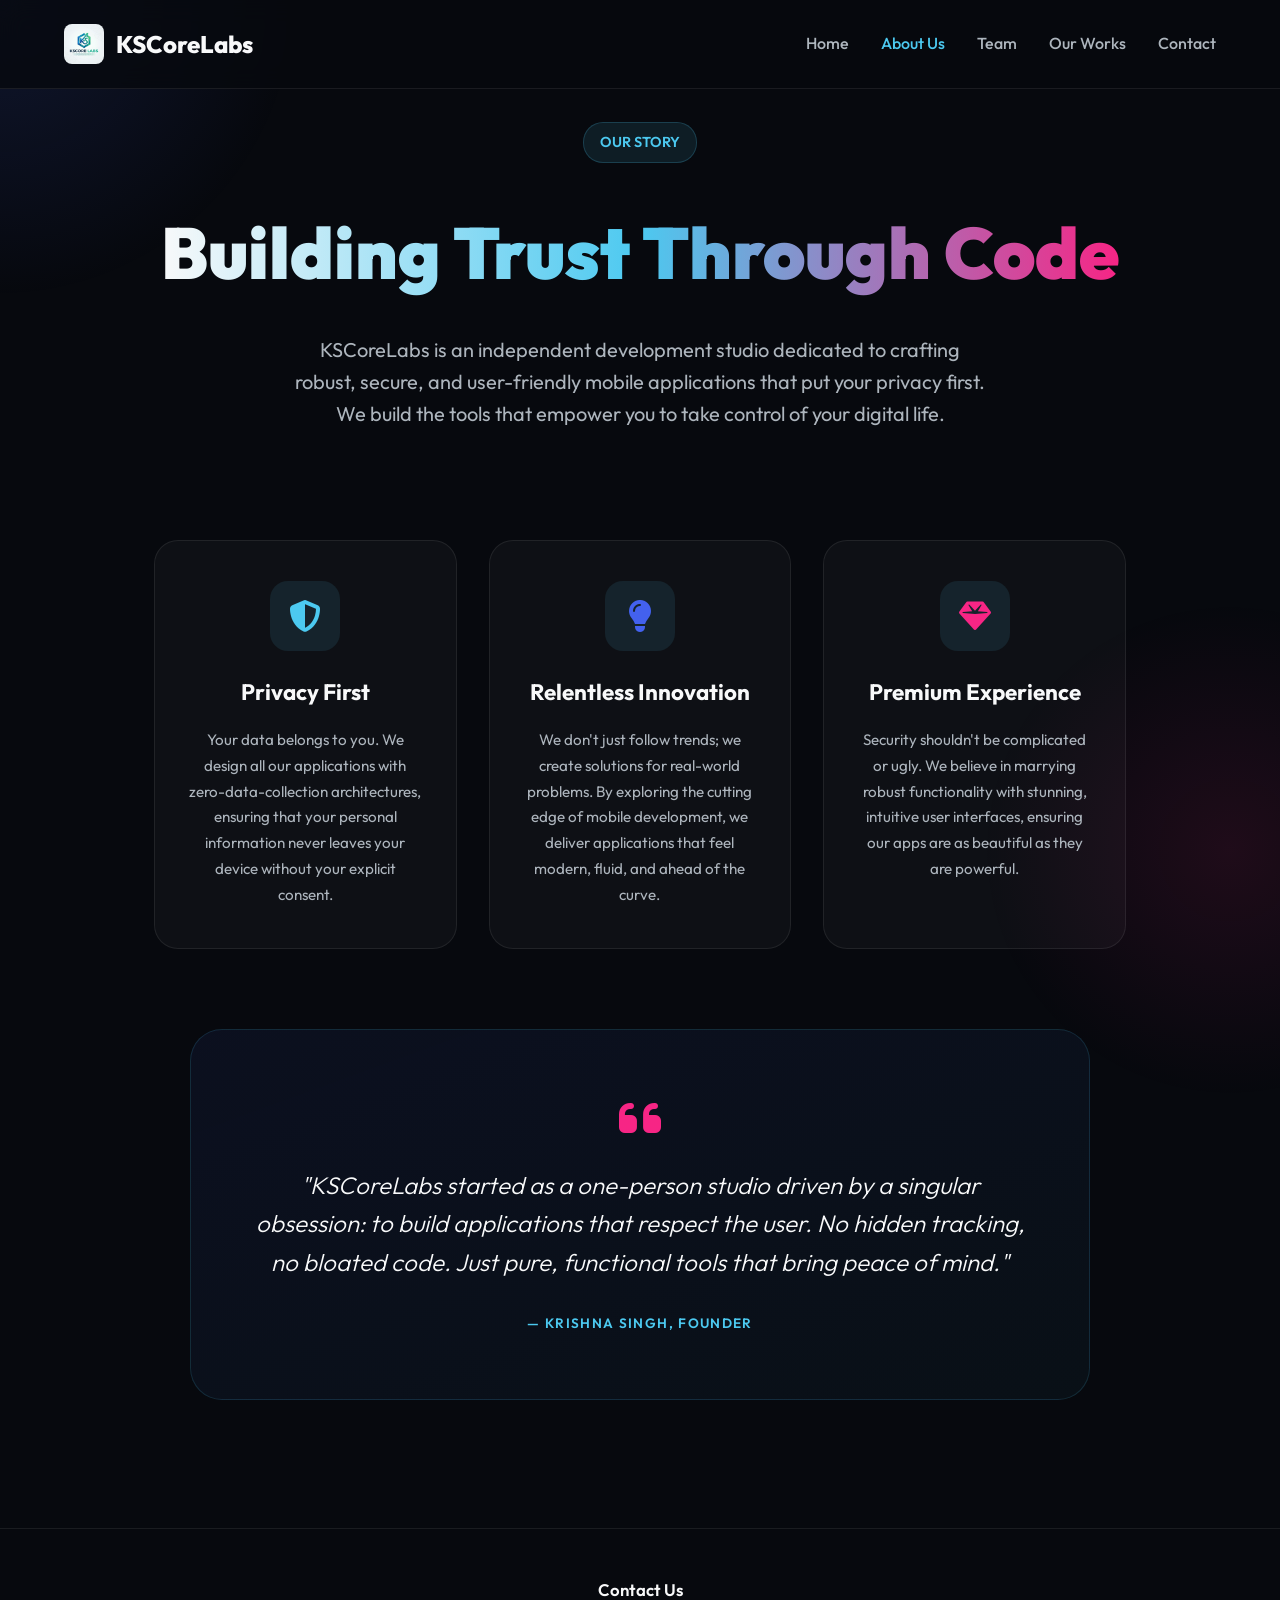
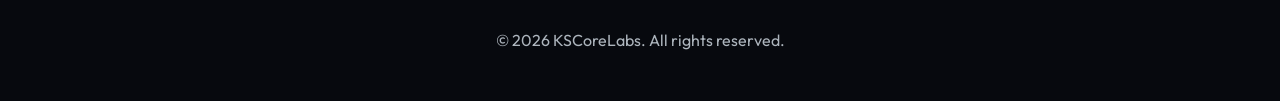
==== about.html @ dbb2abb7 "bug fix" ====
<!DOCTYPE html>
<html lang="en">
<head>
    <meta charset="UTF-8">
    <meta name="viewport" content="width=device-width, initial-scale=1.0">
    <title>About Us - KSCoreLabs</title>
    
    <link rel="preconnect" href="https://fonts.googleapis.com">
    <link rel="preconnect" href="https://fonts.gstatic.com" crossorigin>
    <link href="https://fonts.googleapis.com/css2?family=Inter:wght@300;400;500;600&family=Outfit:wght@400;600;800;900&display=swap" rel="stylesheet">
    
    <link rel="stylesheet" href="https://cdnjs.cloudflare.com/ajax/libs/font-awesome/6.5.2/css/all.min.css">
    <link rel="stylesheet" href="style.css">
    
    <style>
        .about-hero {
            min-height: 60vh;
            display: flex;
            flex-direction: column;
            justify-content: center;
            align-items: center;
            text-align: center;
            padding: 120px 5% 60px;
            position: relative;
        }

        .about-title {
            font-size: clamp(2.5rem, 6vw, 4.5rem);
            font-weight: 900;
            background: linear-gradient(90deg, var(--text-main) 0%, var(--primary) 50%, var(--accent) 100%);
            -webkit-background-clip: text;
            -webkit-text-fill-color: transparent;
            background-clip: text;
            margin-bottom: 1.5rem;
            animation: fadeUp 0.8s ease;
        }

        .about-subtitle {
            font-size: 1.25rem;
            color: var(--text-muted);
            max-width: 700px;
            margin-bottom: 3rem;
            animation: fadeUp 0.8s 0.2s ease both;
        }

        .core-values {
            display: grid;
            grid-template-columns: repeat(auto-fit, minmax(280px, 1fr));
            gap: 2rem;
            max-width: 1100px;
            margin: 0 auto 5rem;
            padding: 0 5%;
        }

        .value-card {
            background: var(--bg-card);
            border: 1px solid var(--border);
            border-radius: 24px;
            padding: 2.5rem 2rem;
            text-align: center;
            transition: all 0.4s ease;
            position: relative;
            overflow: hidden;
            animation: fadeUp 0.8s 0.4s ease both;
        }

        .value-card::before {
            content: '';
            position: absolute;
            top: 0;
            left: 0;
            width: 100%;
            height: 4px;
            background: linear-gradient(90deg, var(--primary), var(--secondary));
            opacity: 0;
            transition: opacity 0.3s;
        }

        .value-card:hover {
            transform: translateY(-10px);
            box-shadow: 0 20px 40px rgba(0,0,0,0.4);
            border-color: rgba(76, 201, 240, 0.3);
        }

        .value-card:hover::before {
            opacity: 1;
        }

        .value-icon {
            width: 70px;
            height: 70px;
            margin: 0 auto 1.5rem;
            display: flex;
            align-items: center;
            justify-content: center;
            font-size: 2rem;
            background: rgba(76, 201, 240, 0.1);
            color: var(--primary);
            border-radius: 18px;
            transition: all 0.3s;
        }

        .value-card:hover .value-icon {
            background: var(--primary);
            color: #fff;
            transform: scale(1.1) rotate(5deg);
        }

        .value-title {
            font-size: 1.4rem;
            margin-bottom: 1rem;
            color: var(--text-main);
        }

        .value-desc {
            color: var(--text-muted);
            font-size: 0.95rem;
            line-height: 1.7;
        }

        .mission-section {
            max-width: 900px;
            margin: 0 auto 8rem;
            padding: 4rem;
            background: linear-gradient(160deg, rgba(67, 97, 238, 0.08) 0%, rgba(76, 201, 240, 0.04) 100%);
            border: 1px solid rgba(76, 201, 240, 0.15);
            border-radius: 32px;
            text-align: center;
            animation: fadeUp 0.8s 0.6s ease both;
        }

        .mission-icon {
            font-size: 3rem;
            color: var(--accent);
            margin-bottom: 1.5rem;
        }

        .mission-text {
            font-size: 1.5rem;
            line-height: 1.6;
            color: var(--text-main);
            font-weight: 300;
            font-style: italic;
        }

        @keyframes fadeUp {
            from { opacity: 0; transform: translateY(30px); }
            to { opacity: 1; transform: translateY(0); }
        }

        @media (max-width: 768px) {
            .mission-section {
                padding: 2.5rem 1.5rem;
                margin: 0 5% 5rem;
            }
            .mission-text {
                font-size: 1.2rem;
            }
        }
    </style>
</head>
<body>

    <div class="bg-glow"></div>
    <div class="bg-glow-2"></div>

    <nav>
        <a href="index.html" class="logo">
            <img src="Images/IMG_20260423_155552.webp" alt="KSCoreLabs Logo">
            KSCoreLabs
        </a>
        <div class="mobile-menu-btn" id="menu-btn">
            <i class="fa-solid fa-bars"></i>
        </div>
        <ul class="nav-links" id="nav-links">
            <li><a href="index.html">Home</a></li>
            <li><a href="about.html" style="color: var(--primary);">About Us</a></li>
            <li><a href="index.html#team">Team</a></li>
            <li><a href="index.html#works">Our Works</a></li>
            <li><a href="contact.html">Contact</a></li>
        </ul>
    </nav>

    <header class="about-hero">
        <div class="hero-badge">OUR STORY</div>
        <h1 class="about-title">Building Trust Through Code</h1>
        <p class="about-subtitle">KSCoreLabs is an independent development studio dedicated to crafting robust, secure, and user-friendly mobile applications that put your privacy first. We build the tools that empower you to take control of your digital life.</p>
    </header>

    <div class="core-values">
        <div class="value-card">
            <div class="value-icon"><i class="fa-solid fa-shield-halved"></i></div>
            <h3 class="value-title">Privacy First</h3>
            <p class="value-desc">Your data belongs to you. We design all our applications with zero-data-collection architectures, ensuring that your personal information never leaves your device without your explicit consent.</p>
        </div>
        
        <div class="value-card">
            <div class="value-icon" style="color: var(--secondary);"><i class="fa-solid fa-lightbulb"></i></div>
            <h3 class="value-title">Relentless Innovation</h3>
            <p class="value-desc">We don't just follow trends; we create solutions for real-world problems. By exploring the cutting edge of mobile development, we deliver applications that feel modern, fluid, and ahead of the curve.</p>
        </div>

        <div class="value-card">
            <div class="value-icon" style="color: var(--accent);"><i class="fa-solid fa-gem"></i></div>
            <h3 class="value-title">Premium Experience</h3>
            <p class="value-desc">Security shouldn't be complicated or ugly. We believe in marrying robust functionality with stunning, intuitive user interfaces, ensuring our apps are as beautiful as they are powerful.</p>
        </div>
    </div>

    <section class="mission-section">
        <i class="fa-solid fa-quote-left mission-icon"></i>
        <p class="mission-text">"KSCoreLabs started as a one-person studio driven by a singular obsession: to build applications that respect the user. No hidden tracking, no bloated code. Just pure, functional tools that bring peace of mind."</p>
        <div style="margin-top: 2rem; color: var(--primary); font-weight: 600; letter-spacing: 0.1em; text-transform: uppercase; font-size: 0.85rem;">— Krishna Singh, Founder</div>
    </section>

    <footer style="text-align: center; padding: 3rem 0; border-top: 1px solid var(--border); margin-top: 5rem; display: flex; flex-direction: column; align-items: center; gap: 1.5rem;">
        <div style="display: flex; gap: 2rem; justify-content: center;">
            <a href="contact.html" style="color: var(--text-main); text-decoration: none; font-weight: 600; font-size: 1.05rem; transition: color 0.3s;" onmouseover="this.style.color='var(--primary)'" onmouseout="this.style.color='var(--text-main)'">Contact Us</a>
        </div>
        <p style="color: var(--text-muted);">&copy; 2026 KSCoreLabs. All rights reserved.</p>
    </footer>

    <script src="script.js"></script>
</body>
</html>
---- style.css ----
:root {
    --bg-dark: #07090e;
    --bg-card: rgba(255, 255, 255, 0.03);
    --primary: #4cc9f0;
    --secondary: #4361ee;
    --accent: #f72585;
    --text-main: #f8f9fa;
    --text-muted: #adb5bd;
    --border: rgba(255, 255, 255, 0.08);
}

* {
    margin: 0;
    padding: 0;
    box-sizing: border-box;
    font-family: 'Outfit', 'Inter', sans-serif;
    scroll-behavior: smooth;
}

body {
    background-color: var(--bg-dark);
    color: var(--text-main);
    line-height: 1.6;
    overflow-x: hidden;
    position: relative;
}

/* Background Blur Effects */
.bg-glow {
    position: fixed;
    width: 600px;
    height: 600px;
    background: radial-gradient(circle, rgba(67, 97, 238, 0.15) 0%, rgba(0, 0, 0, 0) 70%);
    top: -300px;
    left: -300px;
    border-radius: 50%;
    z-index: -1;
    pointer-events: none;
}

.bg-glow-2 {
    position: fixed;
    width: 500px;
    height: 500px;
    background: radial-gradient(circle, rgba(247, 37, 133, 0.1) 0%, rgba(0, 0, 0, 0) 70%);
    bottom: -200px;
    right: -200px;
    border-radius: 50%;
    z-index: -1;
    pointer-events: none;
}

/* Navigation */
nav {
    position: fixed;
    top: 0;
    width: 100%;
    padding: 1.5rem 5%;
    display: flex;
    justify-content: space-between;
    align-items: center;
    background: rgba(7, 9, 14, 0.8);
    backdrop-filter: blur(12px);
    border-bottom: 1px solid var(--border);
    z-index: 1000;
}

.logo {
    display: flex;
    align-items: center;
    gap: 12px;
    font-size: 1.5rem;
    font-weight: 800;
    color: var(--text-main);
    text-decoration: none;
}

.logo img {
    height: 40px;
    border-radius: 8px;
}

.nav-links {
    display: flex;
    gap: 2rem;
    list-style: none;
}

.nav-links a {
    color: var(--text-muted);
    text-decoration: none;
    font-weight: 500;
    transition: color 0.3s;
}

.nav-links a:hover {
    color: var(--primary);
}

.mobile-menu-btn {
    display: none;
    font-size: 1.5rem;
    color: var(--text-main);
    cursor: pointer;
}

/* ============================================================
   SOCIAL DROPDOWN — Glassmorphism Premium Design
   ============================================================ */

.nav-social-dropdown {
    position: relative;
    list-style: none;
}

/* Trigger button */
.nav-social-btn {
    display: inline-flex;
    align-items: center;
    gap: 7px;
    background: linear-gradient(135deg, rgba(76,201,240,0.12), rgba(67,97,238,0.12));
    border: 1px solid rgba(76,201,240,0.3);
    border-radius: 30px;
    padding: 7px 16px;
    color: var(--primary);
    font-family: 'Outfit', sans-serif;
    font-size: 0.9rem;
    font-weight: 600;
    cursor: pointer;
    transition: all 0.3s ease;
    white-space: nowrap;
}

.nav-social-btn:hover {
    background: linear-gradient(135deg, rgba(76,201,240,0.2), rgba(67,97,238,0.2));
    border-color: var(--primary);
    box-shadow: 0 0 18px rgba(76,201,240,0.25);
    transform: translateY(-1px);
}

.nav-chevron {
    font-size: 0.7rem;
    transition: transform 0.35s cubic-bezier(0.34, 1.56, 0.64, 1);
}

.nav-chevron.open {
    transform: rotate(180deg);
}

/* Dropdown panel */
.social-dropdown-menu {
    position: absolute;
    top: calc(100% + 14px);
    right: 0;
    width: 290px;
    background: rgba(10, 12, 20, 0.92);
    backdrop-filter: blur(24px);
    -webkit-backdrop-filter: blur(24px);
    border: 1px solid rgba(76,201,240,0.18);
    border-radius: 20px;
    padding: 0.6rem;
    box-shadow:
        0 20px 60px rgba(0,0,0,0.6),
        0 0 0 1px rgba(255,255,255,0.04),
        inset 0 1px 0 rgba(255,255,255,0.06);
    z-index: 9999;

    /* Hidden state */
    opacity: 0;
    visibility: hidden;
    transform: translateY(-10px) scale(0.97);
    transform-origin: top right;
    transition:
        opacity 0.28s ease,
        visibility 0.28s ease,
        transform 0.28s cubic-bezier(0.34, 1.56, 0.64, 1);
    pointer-events: none;
}

.social-dropdown-menu.open {
    opacity: 1;
    visibility: visible;
    transform: translateY(0) scale(1);
    pointer-events: all;
}

/* Section header */
.sdm-header {
    font-size: 0.65rem;
    font-weight: 700;
    letter-spacing: 0.14em;
    text-transform: uppercase;
    color: var(--text-muted);
    padding: 6px 12px 10px;
    border-bottom: 1px solid rgba(255,255,255,0.06);
    margin-bottom: 4px;
}

/* Individual item */
.sdm-item {
    display: flex;
    align-items: center;
    gap: 12px;
    padding: 10px 12px;
    border-radius: 12px;
    text-decoration: none;
    color: var(--text-main);
    transition: background 0.22s ease, transform 0.22s ease, box-shadow 0.22s ease;
    position: relative;
    overflow: hidden;
}

.sdm-item::before {
    content: '';
    position: absolute;
    inset: 0;
    border-radius: 12px;
    opacity: 0;
    transition: opacity 0.22s ease;
}

.sdm-item:hover {
    transform: translateX(4px);
}

/* Icon bubble */
.sdm-icon {
    width: 38px;
    height: 38px;
    border-radius: 10px;
    display: flex;
    align-items: center;
    justify-content: center;
    font-size: 1rem;
    flex-shrink: 0;
    transition: transform 0.3s cubic-bezier(0.34, 1.56, 0.64, 1);
}

.sdm-item:hover .sdm-icon {
    transform: scale(1.15) rotate(-6deg);
}

/* Text block */
.sdm-info {
    display: flex;
    flex-direction: column;
    gap: 2px;
    flex: 1;
    min-width: 0;
}

.sdm-label {
    font-size: 0.88rem;
    font-weight: 600;
    line-height: 1;
}

.sdm-sub {
    font-size: 0.72rem;
    color: var(--text-muted);
    white-space: nowrap;
    overflow: hidden;
    text-overflow: ellipsis;
}

/* External arrow */
.sdm-ext {
    font-size: 0.65rem;
    color: var(--text-muted);
    opacity: 0;
    transition: opacity 0.2s, transform 0.2s;
    flex-shrink: 0;
}

.sdm-item:hover .sdm-ext {
    opacity: 1;
    transform: translate(2px, -2px);
}

/* --- Per-platform colours --- */

/* Website */
.sdm-website .sdm-icon {
    background: rgba(76,201,240,0.12);
    color: var(--primary);
    border: 1px solid rgba(76,201,240,0.25);
}
.sdm-website:hover {
    background: rgba(76,201,240,0.08);
    box-shadow: inset 0 0 0 1px rgba(76,201,240,0.2);
}

/* Instagram */
.sdm-insta .sdm-icon {
    background: rgba(228,64,95,0.12);
    color: #e4405f;
    border: 1px solid rgba(228,64,95,0.25);
}
.sdm-insta:hover {
    background: rgba(228,64,95,0.08);
    box-shadow: inset 0 0 0 1px rgba(228,64,95,0.2);
}

/* Facebook */
.sdm-facebook .sdm-icon {
    background: rgba(24,119,242,0.12);
    color: #1877f2;
    border: 1px solid rgba(24,119,242,0.25);
}
.sdm-facebook:hover {
    background: rgba(24,119,242,0.08);
    box-shadow: inset 0 0 0 1px rgba(24,119,242,0.2);
}

/* Twitter / X */
.sdm-twitter .sdm-icon {
    background: rgba(255,255,255,0.07);
    color: #fff;
    border: 1px solid rgba(255,255,255,0.12);
}
.sdm-twitter:hover {
    background: rgba(255,255,255,0.05);
    box-shadow: inset 0 0 0 1px rgba(255,255,255,0.15);
}

/* GitHub */
.sdm-github .sdm-icon {
    background: rgba(255,255,255,0.07);
    color: #c9d1d9;
    border: 1px solid rgba(255,255,255,0.12);
}
.sdm-github:hover {
    background: rgba(255,255,255,0.05);
    box-shadow: inset 0 0 0 1px rgba(255,255,255,0.15);
}

/* ── Mobile: dropdown stacks inside the slide-down menu ── */
@media (max-width: 768px) {
    .nav-social-dropdown {
        width: 100%;
        display: flex;
        flex-direction: column;
        align-items: center;
    }

    .nav-social-btn {
        width: auto;
        justify-content: center;
        padding: 10px 24px;
        font-size: 1rem;
    }

    .social-dropdown-menu {
        position: static;
        transform: none !important;
        width: 100%;
        max-width: 320px;
        margin-top: 8px;
        border-radius: 16px;
        box-shadow: none;
        border-color: rgba(76,201,240,0.12);
    }

    .social-dropdown-menu.open {
        transform: none;
    }
}



/* Hero Section */
.hero {
    height: 100svh;          /* fixed height — never grows/shrinks with content */
    min-height: 560px;       /* floor for very small screens */
    display: flex;
    flex-direction: column;
    justify-content: center;
    align-items: center;
    text-align: center;
    padding: 100px 5% 60px;
    position: relative;
    overflow: hidden;        /* contain any internal reflow */
}

@media (max-width: 768px) {
    .hero {
        height: 100svh;
        min-height: 480px;
        padding: 90px 5% 40px;
        justify-content: flex-start;
        padding-top: 90px;
    }
}

.hero::before {
    content: '';
    position: absolute;
    /* extend slightly beyond hero bounds so blur edges are clipped */
    inset: -20px;
    background-image: url('Images/IMG_20260423_175306.webp');
    background-size: cover;
    background-position: center;
    filter: blur(8px) brightness(0.3);
    z-index: -1;
    /* own compositing layer — prevents repaint when text changes */
    transform: translateZ(0);
    will-change: transform;
}

.hero-badge {
    background: rgba(76, 201, 240, 0.1);
    color: var(--primary);
    padding: 8px 16px;
    border-radius: 20px;
    font-weight: 600;
    font-size: 0.9rem;
    margin-bottom: 2rem;
    border: 1px solid rgba(76, 201, 240, 0.2);
}

.hero h1 {
    font-size: 4rem;
    font-weight: 900;
    line-height: 1.2;
    margin-bottom: 1.5rem;
    max-width: 600px;
    /* Reserve height for 2 lines so the typewriter never causes layout shift */
    min-height: 2.4em;
}

.hero-static {
    color: var(--text-main);
    font-size: 2.8rem;
    font-weight: 700;
    opacity: 0.75;
}

.hero-typewriter {
    background: linear-gradient(to right, var(--primary), var(--secondary), var(--accent));
    -webkit-background-clip: text;
    -webkit-text-fill-color: transparent;
    background-clip: text;
}

.hero-cursor {
    display: inline-block;
    color: var(--primary);
    font-weight: 300;
    margin-left: 2px;
    animation: blink 0.9s step-end infinite;
    -webkit-text-fill-color: var(--primary);
}

@keyframes blink {
    0%, 100% { opacity: 1; }
    50%       { opacity: 0; }
}

.hero-content {
    display: flex;
    align-items: center;
    justify-content: space-between;
    gap: 3rem;
    max-width: 1100px;
    width: 100%;
    margin-bottom: 3rem;
}

.hero-text {
    flex: 1;
    text-align: left;
}

.hero-logo {
    width: 280px;
    height: auto;
    border-radius: 16px;
    box-shadow: 0 15px 40px rgba(76, 201, 240, 0.25);
    flex-shrink: 0;
}

/* Responsive: Adjust layout on tablets */
@media (max-width: 1024px) {
    .hero-content {
        gap: 2rem;
    }
    
    .hero-logo {
        width: 220px;
    }
    
    .hero h1 {
        font-size: 3rem;
        min-height: 2.4em;
    }

    .hero-static {
        font-size: 2.2rem;
    }
}

/* Responsive: Stack on mobile */
@media (max-width: 768px) {
    .hero-content {
        flex-direction: column-reverse;
        text-align: center;
        gap: 1.5rem;
        margin-bottom: 1.5rem;
    }
    
    .hero-text {
        text-align: center;
    }
    
    .hero-logo {
        width: 150px;
        border-radius: 12px;
    }
    
    .hero h1 {
        font-size: 2rem;
        margin-bottom: 0.8rem;
        max-width: 100%;
        /* 3em covers all phrases even when they wrap on narrow mobile */
        min-height: 3em;
    }

    .hero-static {
        font-size: 1.6rem;
    }

    .hero p {
        font-size: 1rem;
        margin-bottom: 2rem;
    }

    .hero-badge {
        font-size: 0.75rem;
        padding: 6px 12px;
        margin-bottom: 1.2rem;
    }

    .btn {
        padding: 12px 24px;
        font-size: 0.95rem;
    }
}

.hero p {
    font-size: 1.25rem;
    color: var(--text-muted);
    max-width: 700px;
    margin-bottom: 3rem;
}

/* Buttons */
.btn {
    padding: 14px 32px;
    border-radius: 30px;
    font-weight: 600;
    font-size: 1.1rem;
    text-decoration: none;
    transition: all 0.3s ease;
    display: inline-flex;
    align-items: center;
    gap: 10px;
    cursor: pointer;
    border: none;
}

.btn-primary {
    background: linear-gradient(135deg, var(--secondary), var(--primary));
    color: #fff;
    box-shadow: 0 10px 20px rgba(67, 97, 238, 0.3);
}

.btn-primary:hover {
    transform: translateY(-3px);
    box-shadow: 0 15px 25px rgba(67, 97, 238, 0.4);
}

/* Section Common */
section {
    padding: 8rem 5%;
}

@media (max-width: 768px) {
    section {
        padding: 5rem 5%;
    }

    .section-title {
        font-size: 2rem;
    }

    .section-subtitle {
        font-size: 1rem;
        margin-bottom: 2.5rem;
    }
}

.section-title {
    text-align: center;
    font-size: 2.5rem;
    font-weight: 800;
    margin-bottom: 1rem;
}

.section-subtitle {
    text-align: center;
    color: var(--text-muted);
    font-size: 1.1rem;
    margin-bottom: 4rem;
    max-width: 600px;
    margin-left: auto;
    margin-right: auto;
}



/* Works / Projects — compact grid cards */
.projects-grid {
    display: grid;
    grid-template-columns: repeat(auto-fill, minmax(240px, 1fr));
    gap: 1.5rem;
    max-width: 1100px;
    margin: 0 auto;
}

.project-card {
    background: var(--bg-card);
    border: 1px solid var(--border);
    border-radius: 20px;
    overflow: hidden;
    display: flex;
    flex-direction: column;
    transition: transform 0.35s ease, box-shadow 0.35s ease, border-color 0.35s ease;
    cursor: pointer;
}

.project-card:hover {
    transform: translateY(-8px);
    box-shadow: 0 20px 50px rgba(0, 0, 0, 0.45);
    border-color: rgba(76, 201, 240, 0.35);
}

/* Square image banner at the top */
.project-card-img {
    width: 100%;
    aspect-ratio: 1 / 1;
    background: linear-gradient(135deg, rgba(76,201,240,0.12), rgba(67,97,238,0.12));
    display: flex;
    align-items: center;
    justify-content: center;
    overflow: hidden;
    border-bottom: 1px solid var(--border);
}

.project-card-img img {
    width: 55%;
    height: 55%;
    object-fit: contain;
    transition: transform 0.4s ease;
    border-radius: 18px;
    box-shadow: 0 8px 24px rgba(0,0,0,0.4);
}

.project-card:hover .project-card-img img {
    transform: scale(1.08);
}

/* Text body */
.project-card-body {
    padding: 1.25rem 1.25rem 1.5rem;
    display: flex;
    flex-direction: column;
    gap: 0.5rem;
    flex: 1;
}

.project-tag {
    font-size: 0.7rem;
    font-weight: 700;
    letter-spacing: 0.1em;
    text-transform: uppercase;
    color: var(--primary);
    background: rgba(76, 201, 240, 0.1);
    border: 1px solid rgba(76, 201, 240, 0.2);
    border-radius: 20px;
    padding: 3px 10px;
    display: inline-block;
    align-self: flex-start;
}

.project-card-body h3 {
    font-size: 1.15rem;
    font-weight: 800;
    color: var(--text-main);
    margin: 0;
}

.project-card-body p {
    color: var(--text-muted);
    font-size: 0.875rem;
    line-height: 1.6;
    margin: 0;
    flex: 1;
}

.project-link {
    display: inline-flex;
    align-items: center;
    gap: 6px;
    color: var(--primary);
    text-decoration: none;
    font-size: 0.85rem;
    font-weight: 600;
    margin-top: 0.5rem;
    transition: gap 0.2s ease, color 0.2s ease;
}

.project-link:hover {
    gap: 10px;
    color: #fff;
}

/* Team */
.team-grid {
    display: grid;
    grid-template-columns: repeat(auto-fit, minmax(300px, 1fr));
    gap: 3rem;
    max-width: 1000px;
    margin: 0 auto;
}

.team-card {
    background: var(--bg-card);
    border: 1px solid var(--border);
    border-radius: 24px;
    padding: 3rem 2rem;
    text-align: center;
    transition: all 0.3s;
}

.team-card:hover {
    transform: translateY(-10px);
    border-color: var(--primary);
    background: rgba(255, 255, 255, 0.05);
}

.team-img-wrapper {
    width: 180px;
    height: 180px;
    margin: 0 auto 1.5rem;
    border-radius: 50%;
    padding: 4px;
    background: linear-gradient(135deg, var(--primary), var(--accent));
}

.team-img-wrapper img {
    width: 100%;
    height: 100%;
    object-fit: cover;
    border-radius: 50%;
    border: 4px solid var(--bg-dark);
}

.team-card h4 {
    font-size: 1.5rem;
    margin-bottom: 0.5rem;
}

.team-role {
    color: var(--primary);
    font-weight: 600;
    margin-bottom: 1rem;
}

.team-bio {
    color: var(--text-muted);
    font-size: 0.95rem;
}

/* Contact */
.contact-container {
    background: var(--bg-card);
    border: 1px solid var(--border);
    border-radius: 24px;
    padding: 4rem;
    max-width: 800px;
    margin: 0 auto;
    text-align: center;
}

.contact-links {
    display: flex;
    justify-content: center;
    gap: 2rem;
    margin-top: 3rem;
    flex-wrap: wrap;
}

.social-box {
    display: flex;
    align-items: center;
    gap: 1rem;
    padding: 1.5rem 2rem;
    background: rgba(255, 255, 255, 0.02);
    border: 1px solid var(--border);
    border-radius: 16px;
    text-decoration: none;
    color: var(--text-main);
    transition: all 0.3s;
    font-weight: 600;
}

.social-box i {
    font-size: 1.5rem;
    color: var(--primary);
}

.social-box:hover {
    background: rgba(76, 201, 240, 0.1);
    border-color: var(--primary);
    transform: translateY(-5px);
}

/* Social Links */
.social-links-container {
    margin-top: 4rem;
    text-align: center;
}

.social-links-container h3 {
    font-size: 1.8rem;
    margin-bottom: 2rem;
    color: var(--text-main);
}

.social-links {
    display: flex;
    justify-content: center;
    gap: 1.5rem;
    flex-wrap: wrap;
}

.social-link {
    width: 60px;
    height: 60px;
    display: flex;
    align-items: center;
    justify-content: center;
    background: linear-gradient(135deg, rgba(76, 201, 240, 0.15), rgba(67, 97, 238, 0.15));
    border: 2px solid var(--border);
    border-radius: 50%;
    color: var(--primary);
    font-size: 1.5rem;
    text-decoration: none;
    transition: all 0.3s cubic-bezier(0.34, 1.56, 0.64, 1);
    position: relative;
    overflow: hidden;
}

.social-link::before {
    content: '';
    position: absolute;
    top: 0;
    left: -100%;
    width: 100%;
    height: 100%;
    background: linear-gradient(135deg, var(--primary), var(--secondary));
    border-radius: 50%;
    z-index: -1;
    transition: left 0.3s cubic-bezier(0.34, 1.56, 0.64, 1);
}

.social-link:hover {
    color: #fff;
    border-color: var(--primary);
    transform: translateY(-10px) scale(1.1);
    box-shadow: 0 15px 35px rgba(76, 201, 240, 0.3);
}

.social-link:hover::before {
    left: 0;
}

/* Responsive: Social links on mobile */
@media (max-width: 768px) {
    .social-links {
        gap: 1rem;
    }
    
    .social-link {
        width: 50px;
        height: 50px;
        font-size: 1.2rem;
    }
    
    .social-links-container h3 {
        font-size: 1.5rem;
    }
}

/* ============================================================
   FOUNDER CARD — Premium Full-Width Layout
   ============================================================ */

.founder-card {
    position: relative;
    max-width: 1100px;
    margin: 0 auto 5rem;
    display: grid;
    grid-template-columns: 340px 1fr;
    gap: 0;
    border-radius: 32px;
    overflow: hidden;
    background: linear-gradient(135deg,
        rgba(76, 201, 240, 0.06) 0%,
        rgba(67, 97, 238, 0.06) 50%,
        rgba(247, 37, 133, 0.04) 100%);
    border: 1px solid rgba(76, 201, 240, 0.25);
    box-shadow:
        0 0 0 1px rgba(76, 201, 240, 0.08),
        0 30px 80px rgba(0, 0, 0, 0.5),
        inset 0 1px 0 rgba(255, 255, 255, 0.06);
    backdrop-filter: blur(20px);
    transition: box-shadow 0.5s ease, transform 0.5s ease;
}

.founder-card:hover {
    transform: translateY(-6px);
    box-shadow:
        0 0 0 1px rgba(76, 201, 240, 0.2),
        0 40px 100px rgba(0, 0, 0, 0.6),
        0 0 60px rgba(76, 201, 240, 0.12),
        inset 0 1px 0 rgba(255, 255, 255, 0.08);
}

/* Animated corner glow blobs */
.founder-glow {
    position: absolute;
    width: 300px;
    height: 300px;
    border-radius: 50%;
    pointer-events: none;
    animation: founderPulse 6s ease-in-out infinite;
    z-index: 0;
}

.founder-glow--tl {
    top: -120px;
    left: -80px;
    background: radial-gradient(circle, rgba(76, 201, 240, 0.2) 0%, transparent 70%);
    animation-delay: 0s;
}

.founder-glow--br {
    bottom: -120px;
    right: -80px;
    background: radial-gradient(circle, rgba(247, 37, 133, 0.15) 0%, transparent 70%);
    animation-delay: 3s;
}

@keyframes founderPulse {
    0%, 100% { transform: scale(1);   opacity: 0.8; }
    50%       { transform: scale(1.2); opacity: 1;   }
}

/* ---- Photo Column ---- */
.founder-photo-col {
    position: relative;
    z-index: 1;
    display: flex;
    flex-direction: column;
    align-items: center;
    justify-content: center;
    padding: 3.5rem 2.5rem;
    background: linear-gradient(160deg,
        rgba(76, 201, 240, 0.1) 0%,
        rgba(67, 97, 238, 0.08) 100%);
    border-right: 1px solid rgba(76, 201, 240, 0.15);
    gap: 1.8rem;
}

/* Crown badge */
.founder-crown-badge {
    display: inline-flex;
    align-items: center;
    gap: 8px;
    background: linear-gradient(135deg, #f7c948, #f7a825);
    color: #1a1000;
    padding: 7px 18px;
    border-radius: 30px;
    font-size: 0.78rem;
    font-weight: 800;
    letter-spacing: 0.15em;
    text-transform: uppercase;
    box-shadow: 0 4px 18px rgba(247, 168, 37, 0.45);
    animation: crownFloat 3s ease-in-out infinite;
}

.founder-crown-badge i {
    font-size: 0.9rem;
}

@keyframes crownFloat {
    0%, 100% { transform: translateY(0);  }
    50%       { transform: translateY(-4px); }
}

/* Spinning gradient ring */
.founder-img-ring {
    width: 220px;
    height: 220px;
    border-radius: 50%;
    padding: 4px;
    background: conic-gradient(
        var(--primary),
        var(--secondary),
        var(--accent),
        var(--primary)
    );
    flex-shrink: 0;
}

.founder-img-inner {
    width: 100%;
    height: 100%;
    border-radius: 50%;
    overflow: hidden;
    border: 5px solid var(--bg-dark);
}

.founder-img-inner img {
    width: 100%;
    height: 100%;
    object-fit: cover;
    transition: transform 0.5s ease;
}

.founder-card:hover .founder-img-inner img {
    transform: scale(1.07);
}

/* Skill tags */
.founder-tags {
    display: flex;
    flex-wrap: wrap;
    gap: 0.6rem;
    justify-content: center;
}

.ftag {
    display: inline-flex;
    align-items: center;
    gap: 6px;
    background: rgba(255, 255, 255, 0.05);
    border: 1px solid rgba(76, 201, 240, 0.2);
    color: var(--text-muted);
    padding: 5px 12px;
    border-radius: 20px;
    font-size: 0.78rem;
    font-weight: 500;
    transition: all 0.3s;
}

.ftag i {
    color: var(--primary);
    font-size: 0.8rem;
}

.ftag:hover {
    background: rgba(76, 201, 240, 0.12);
    border-color: var(--primary);
    color: var(--text-main);
    transform: translateY(-2px);
}

/* ---- Info Column ---- */
.founder-info-col {
    position: relative;
    z-index: 1;
    padding: 3.5rem 3.5rem 3.5rem 3rem;
    display: flex;
    flex-direction: column;
    justify-content: center;
    overflow: hidden;
}

.founder-bg-video {
    position: absolute;
    top: 0;
    left: 0;
    width: 100%;
    height: 100%;
    object-fit: cover;
    z-index: 0;
    filter: blur(4px) brightness(0.25);
    pointer-events: none;
    opacity: 0.8;
}

.founder-info-content {
    position: relative;
    z-index: 1;
    display: flex;
    flex-direction: column;
    gap: 1.2rem;
}

.founder-org-label {
    font-size: 0.8rem;
    font-weight: 600;
    letter-spacing: 0.12em;
    text-transform: uppercase;
    color: var(--primary);
    opacity: 0.8;
}

.founder-name {
    font-size: 3rem;
    font-weight: 900;
    line-height: 1;
    background: linear-gradient(90deg, var(--text-main) 0%, var(--primary) 60%, var(--accent) 100%);
    -webkit-background-clip: text;
    -webkit-text-fill-color: transparent;
    background-clip: text;
}

.founder-role {
    font-size: 1.05rem;
    font-weight: 600;
    color: var(--accent);
    letter-spacing: 0.03em;
}

.founder-bio {
    color: var(--text-muted);
    font-size: 1rem;
    line-height: 1.75;
    max-width: 560px;
}

/* Founder social icons */
.founder-social {
    display: flex;
    align-items: center;
    gap: 0.75rem;
    flex-wrap: wrap;
    margin-top: 0.4rem;
}

.founder-social-icon {
    width: 38px;
    height: 38px;
    display: flex;
    align-items: center;
    justify-content: center;
    border-radius: 50%;
    background: rgba(255, 255, 255, 0.05);
    border: 1px solid rgba(76, 201, 240, 0.25);
    color: var(--text-muted);
    font-size: 0.95rem;
    text-decoration: none;
    transition: all 0.3s cubic-bezier(0.34, 1.56, 0.64, 1);
    position: relative;
    overflow: hidden;
}

.founder-social-icon::before {
    content: '';
    position: absolute;
    inset: 0;
    background: linear-gradient(135deg, var(--primary), var(--secondary));
    opacity: 0;
    transition: opacity 0.3s ease;
    border-radius: 50%;
    z-index: 0;
}

.founder-social-icon i {
    position: relative;
    z-index: 1;
}

.founder-social-icon:hover {
    color: #fff;
    border-color: var(--primary);
    transform: translateY(-4px) scale(1.15);
    box-shadow: 0 8px 20px rgba(76, 201, 240, 0.35);
}

.founder-social-icon:hover::before {
    opacity: 1;
}

/* Stats row */
.founder-stats {
    display: flex;
    align-items: center;
    gap: 1.5rem;
    margin: 0.5rem 0;
}

.fstat {
    display: flex;
    flex-direction: column;
    gap: 2px;
}

.fstat-num {
    font-size: 2rem;
    font-weight: 900;
    background: linear-gradient(135deg, var(--primary), var(--secondary));
    -webkit-background-clip: text;
    -webkit-text-fill-color: transparent;
    background-clip: text;
    line-height: 1;
}

.fstat-label {
    font-size: 0.75rem;
    color: var(--text-muted);
    font-weight: 500;
    text-transform: uppercase;
    letter-spacing: 0.08em;
}

.fstat-divider {
    width: 1px;
    height: 40px;
    background: rgba(255, 255, 255, 0.1);
}

/* Quote block */
.founder-quote {
    display: flex;
    align-items: flex-start;
    gap: 12px;
    background: rgba(76, 201, 240, 0.06);
    border-left: 3px solid var(--primary);
    border-radius: 0 12px 12px 0;
    padding: 1rem 1.4rem;
    color: var(--text-muted);
    font-style: italic;
    font-size: 0.95rem;
    line-height: 1.6;
}

.founder-quote i {
    color: var(--primary);
    font-size: 1.1rem;
    flex-shrink: 0;
    margin-top: 2px;
}

/* Supporting team sub-heading */
.team-sub-heading {
    text-align: center;
    font-size: 1.4rem;
    font-weight: 700;
    color: var(--text-muted);
    letter-spacing: 0.05em;
    text-transform: uppercase;
    margin-bottom: 2.5rem;
    position: relative;
}

.team-sub-heading::after {
    content: '';
    display: block;
    width: 40px;
    height: 2px;
    background: var(--primary);
    margin: 0.6rem auto 0;
    border-radius: 2px;
}

/* Responsive: Founder card */
@media (max-width: 900px) {
    .founder-card {
        grid-template-columns: 1fr;
        margin: 0 0 3rem;
    }

    .founder-photo-col {
        border-right: none;
        border-bottom: 1px solid rgba(76, 201, 240, 0.15);
        padding: 2.5rem 1.5rem;
        gap: 1.2rem;
    }

    .founder-info-col {
        padding: 2rem 1.5rem;
        gap: 0.9rem;
    }

    .founder-name {
        font-size: 2.2rem;
    }

    .founder-bio {
        max-width: 100%;
    }
}

@media (max-width: 500px) {
    .founder-img-ring {
        width: 160px;
        height: 160px;
    }

    .founder-name {
        font-size: 1.8rem;
    }

    .founder-org-label {
        font-size: 0.72rem;
    }

    .founder-role {
        font-size: 0.95rem;
    }

    .founder-bio {
        font-size: 0.92rem;
    }

    .founder-stats {
        flex-wrap: wrap;
        gap: 1rem;
        justify-content: center;
    }

    .fstat-divider {
        display: none;
    }

    .fstat {
        align-items: center;
    }

    .fstat-num {
        font-size: 1.6rem;
    }

    .founder-quote {
        font-size: 0.88rem;
        padding: 0.8rem 1rem;
    }

    .founder-tags {
        gap: 0.4rem;
    }

    .ftag {
        font-size: 0.72rem;
        padding: 4px 10px;
    }

    .team-grid {
        grid-template-columns: 1fr;
    }

    .team-img-wrapper {
        width: 140px;
        height: 140px;
    }

    .contact-container {
        padding: 1.5rem 1rem;
    }
}


/* ============================================================
   CONTACT FORM — Glassmorphism Two-Column Layout
   ============================================================ */

.cf-wrapper {
    display: grid;
    grid-template-columns: 1fr 1.4fr;
    gap: 0;
    max-width: 1000px;
    margin: 0 auto;
    border-radius: 28px;
    overflow: hidden;
    border: 1px solid rgba(76, 201, 240, 0.15);
    box-shadow:
        0 30px 80px rgba(0, 0, 0, 0.5),
        inset 0 1px 0 rgba(255, 255, 255, 0.05);
    backdrop-filter: blur(20px);
}

/* ── Left info panel ── */
.cf-info {
    background: linear-gradient(160deg,
        rgba(67, 97, 238, 0.18) 0%,
        rgba(76, 201, 240, 0.1) 100%);
    border-right: 1px solid rgba(76, 201, 240, 0.12);
    padding: 3.5rem 2.5rem;
    display: flex;
    flex-direction: column;
    gap: 1.4rem;
    position: relative;
    overflow: hidden;
}

.cf-info-badge {
    display: inline-flex;
    align-items: center;
    gap: 8px;
    background: rgba(76, 201, 240, 0.12);
    border: 1px solid rgba(76, 201, 240, 0.25);
    color: var(--primary);
    padding: 6px 14px;
    border-radius: 20px;
    font-size: 0.78rem;
    font-weight: 700;
    letter-spacing: 0.1em;
    text-transform: uppercase;
    width: fit-content;
}

.cf-info-title {
    font-size: 1.9rem;
    font-weight: 900;
    line-height: 1.2;
    color: var(--text-main);
}

.cf-info-title span {
    background: linear-gradient(90deg, var(--primary), var(--accent));
    -webkit-background-clip: text;
    -webkit-text-fill-color: transparent;
    background-clip: text;
}

.cf-info-desc {
    color: var(--text-muted);
    font-size: 0.92rem;
    line-height: 1.7;
}

.cf-contact-row {
    display: flex;
    align-items: center;
    gap: 12px;
}

.cf-contact-icon {
    width: 36px;
    height: 36px;
    border-radius: 10px;
    background: rgba(76, 201, 240, 0.1);
    border: 1px solid rgba(76, 201, 240, 0.2);
    display: flex;
    align-items: center;
    justify-content: center;
    color: var(--primary);
    font-size: 0.9rem;
    flex-shrink: 0;
}

.cf-contact-text {
    color: var(--text-muted);
    text-decoration: none;
    font-size: 0.88rem;
    transition: color 0.2s;
}

.cf-contact-text:hover {
    color: var(--primary);
}

/* Decorative dot grid */
.cf-decorative-dots {
    display: grid;
    grid-template-columns: repeat(3, 1fr);
    gap: 10px;
    margin-top: auto;
    width: fit-content;
    opacity: 0.25;
}

.cf-decorative-dots span {
    width: 6px;
    height: 6px;
    border-radius: 50%;
    background: var(--primary);
}

/* ── Right form panel ── */
.cf-form-panel {
    background: rgba(10, 12, 20, 0.7);
    padding: 3.5rem 3rem;
}

.cf-field-row {
    display: grid;
    grid-template-columns: 1fr 1fr;
    gap: 1.5rem;
}

/* Floating-label field */
.cf-field {
    position: relative;
    margin-bottom: 2rem;
}

.cf-field input,
.cf-field textarea {
    width: 100%;
    background: rgba(255, 255, 255, 0.04);
    border: none;
    border-bottom: 1px solid rgba(255, 255, 255, 0.12);
    border-radius: 8px 8px 0 0;
    padding: 1rem 1rem 0.6rem;
    color: var(--text-main);
    font-family: 'Outfit', sans-serif;
    font-size: 0.95rem;
    outline: none;
    transition: background 0.25s ease;
    resize: none;
}

.cf-field input:focus,
.cf-field textarea:focus {
    background: rgba(76, 201, 240, 0.05);
}

/* Floating label */
.cf-field label {
    position: absolute;
    top: 1rem;
    left: 1rem;
    color: var(--text-muted);
    font-size: 0.88rem;
    pointer-events: none;
    transition: all 0.22s cubic-bezier(0.4, 0, 0.2, 1);
}

/* Move label up when input has content or is focused */
.cf-field input:focus ~ label,
.cf-field input:not(:placeholder-shown) ~ label,
.cf-field textarea:focus ~ label,
.cf-field textarea:not(:placeholder-shown) ~ label {
    top: 0.2rem;
    font-size: 0.72rem;
    color: var(--primary);
    letter-spacing: 0.04em;
}

/* Animated bottom line */
.cf-line {
    position: absolute;
    bottom: 0;
    left: 0;
    width: 0;
    height: 2px;
    background: linear-gradient(90deg, var(--primary), var(--secondary));
    border-radius: 2px;
    transition: width 0.3s ease;
}

.cf-field input:focus ~ .cf-line,
.cf-field textarea:focus ~ .cf-line {
    width: 100%;
}

/* Submit button */
.cf-submit-btn {
    width: 100%;
    padding: 14px 28px;
    background: linear-gradient(135deg, var(--secondary), var(--primary));
    border: none;
    border-radius: 14px;
    color: #fff;
    font-family: 'Outfit', sans-serif;
    font-size: 1rem;
    font-weight: 700;
    cursor: pointer;
    transition: all 0.3s ease;
    box-shadow: 0 8px 24px rgba(67, 97, 238, 0.35);
    display: flex;
    align-items: center;
    justify-content: center;
    gap: 10px;
    margin-top: 0.5rem;
}

.cf-submit-btn:hover:not(:disabled) {
    transform: translateY(-3px);
    box-shadow: 0 14px 32px rgba(67, 97, 238, 0.5);
}

.cf-submit-btn:disabled {
    opacity: 0.7;
    cursor: not-allowed;
}

/* Feedback banners */
.cf-feedback {
    display: flex;
    align-items: center;
    gap: 10px;
    padding: 12px 16px;
    border-radius: 12px;
    font-size: 0.88rem;
    font-weight: 500;
    margin-top: 1rem;
    animation: cfFadeIn 0.4s ease;
}

.cf-success {
    background: rgba(34, 197, 94, 0.1);
    border: 1px solid rgba(34, 197, 94, 0.25);
    color: #4ade80;
}

.cf-error {
    background: rgba(247, 37, 133, 0.1);
    border: 1px solid rgba(247, 37, 133, 0.25);
    color: #f72585;
}

@keyframes cfFadeIn {
    from { opacity: 0; transform: translateY(6px); }
    to   { opacity: 1; transform: translateY(0); }
}

/* ── Responsive ── */
@media (max-width: 860px) {
    .cf-wrapper {
        grid-template-columns: 1fr;
    }

    .cf-info {
        border-right: none;
        border-bottom: 1px solid rgba(76, 201, 240, 0.12);
        padding: 2.5rem 2rem;
        gap: 1rem;
    }

    .cf-info-title {
        font-size: 1.5rem;
    }

    .cf-decorative-dots {
        display: none;
    }
}

@media (max-width: 600px) {
    .cf-form-panel {
        padding: 2rem 1.5rem;
    }

    .cf-field-row {
        grid-template-columns: 1fr;
        gap: 0;
    }
}

/* Footer */

footer {
    text-align: center;
    padding: 3rem 5%;
    border-top: 1px solid var(--border);
    color: var(--text-muted);
}

.footer-socials {
    display: flex;
    justify-content: center;
    gap: 1.5rem;
    margin-bottom: 1.5rem;
}

.footer-socials a {
    color: var(--text-main);
    font-size: 1.5rem;
    transition: color 0.3s, transform 0.3s;
}

.footer-socials a:hover {
    color: var(--primary);
    transform: translateY(-3px);
}

/* Animations */
.reveal {
    opacity: 0;
    transform: translateY(30px);
    transition: all 0.8s ease;
}

.reveal.active {
    opacity: 1;
    transform: translateY(0);
}

/* Responsive */

@media (max-width: 768px) {
    .hero h1 {
        font-size: 3rem;
    }
    
    .nav-links {
        position: absolute;
        top: 100%;
        left: 0;
        width: 100%;
        background: var(--bg-dark);
        flex-direction: column;
        padding: 2rem 0;
        text-align: center;
        border-bottom: 1px solid var(--border);
        display: none;
    }
    
    .nav-links.show {
        display: flex;
    }
    
    .mobile-menu-btn {
        display: block;
    }

    .contact-container {
        padding: 2rem;
    }
}
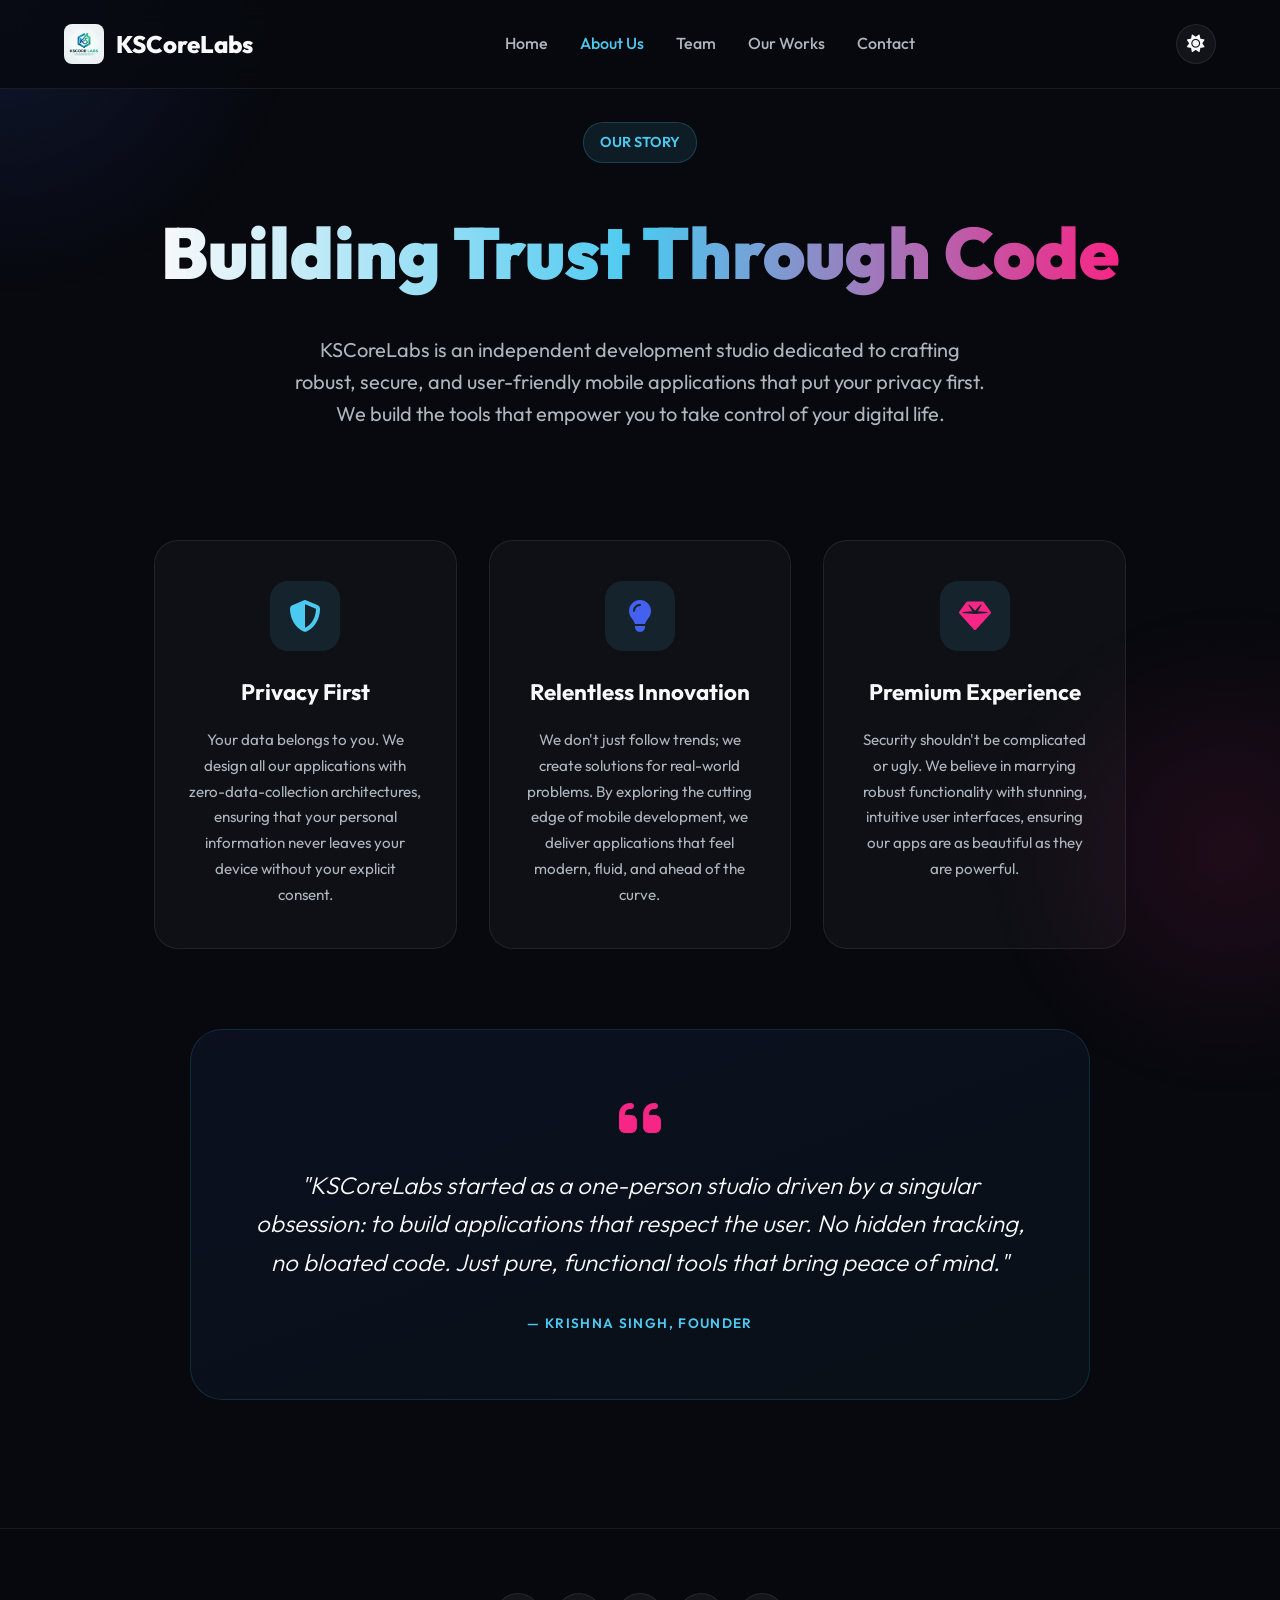
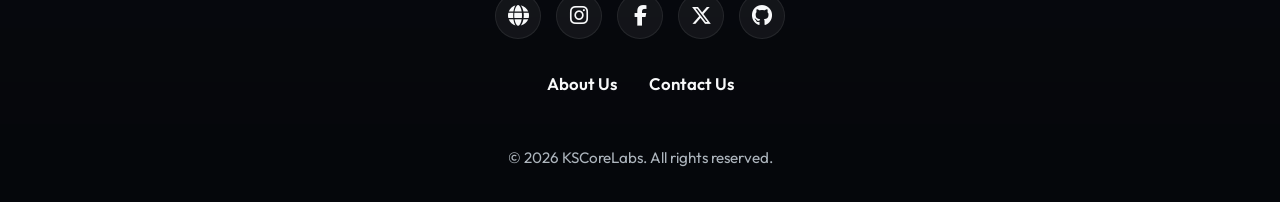
==== commit 5c51dfbe: "." ====
--- a/about.html
+++ b/about.html
@@ -169,9 +169,6 @@
             <img src="Images/IMG_20260423_155552.webp" alt="KSCoreLabs Logo">
             KSCoreLabs
         </a>
-        <div class="mobile-menu-btn" id="menu-btn">
-            <i class="fa-solid fa-bars"></i>
-        </div>
         <ul class="nav-links" id="nav-links">
             <li><a href="index.html">Home</a></li>
             <li><a href="about.html" style="color: var(--primary);">About Us</a></li>
@@ -179,6 +176,18 @@
             <li><a href="index.html#works">Our Works</a></li>
             <li><a href="contact.html">Contact</a></li>
         </ul>
+        <div class="nav-actions" style="display: flex; align-items: center; gap: 15px;">
+            <!-- Theme Toggle -->
+            <div class="nav-theme-toggle">
+                <button class="theme-toggle-btn theme-toggle" aria-label="Toggle Theme">
+                    <i class="fa-solid fa-sun sun-icon"></i>
+                    <i class="fa-solid fa-moon moon-icon"></i>
+                </button>
+            </div>
+            <div class="mobile-menu-btn" id="menu-btn">
+                <i class="fa-solid fa-bars"></i>
+            </div>
+        </div>
     </nav>
 
     <header class="about-hero">
@@ -213,11 +222,22 @@
         <div style="margin-top: 2rem; color: var(--primary); font-weight: 600; letter-spacing: 0.1em; text-transform: uppercase; font-size: 0.85rem;">— Krishna Singh, Founder</div>
     </section>
 
-    <footer style="text-align: center; padding: 3rem 0; border-top: 1px solid var(--border); margin-top: 5rem; display: flex; flex-direction: column; align-items: center; gap: 1.5rem;">
-        <div style="display: flex; gap: 2rem; justify-content: center;">
-            <a href="contact.html" style="color: var(--text-main); text-decoration: none; font-weight: 600; font-size: 1.05rem; transition: color 0.3s;" onmouseover="this.style.color='var(--primary)'" onmouseout="this.style.color='var(--text-main)'">Contact Us</a>
-        </div>
-        <p style="color: var(--text-muted);">&copy; 2026 KSCoreLabs. All rights reserved.</p>
+    <footer class="site-footer">
+        
+        <div class="footer-socials-centered">
+            <a href="https://kscorelabs.github.io/" target="_blank" class="fs-icon website" title="Official Website"><i class="fa-solid fa-globe"></i></a>
+            <a href="https://instagram.com/kscorelabs" target="_blank" class="fs-icon insta" title="Instagram"><i class="fa-brands fa-instagram"></i></a>
+            <a href="https://www.facebook.com/SinghKrishna0006" target="_blank" class="fs-icon facebook" title="Facebook"><i class="fa-brands fa-facebook-f"></i></a>
+            <a href="https://x.com/kscorelabs" target="_blank" class="fs-icon twitter" title="Twitter / X"><i class="fa-brands fa-x-twitter"></i></a>
+            <a href="https://github.com/kscorelabs" target="_blank" class="fs-icon github" title="GitHub"><i class="fa-brands fa-github"></i></a>
+        </div>
+
+        <div class="footer-links-centered">
+            <a href="about.html">About Us</a>
+            <a href="contact.html">Contact Us</a>
+        </div>
+        
+        <p class="footer-bottom-text">&copy; 2026 KSCoreLabs. All rights reserved.</p>
     </footer>
 
     <script src="script.js"></script>
--- a/style.css
+++ b/style.css
@@ -1734,3 +1734,189 @@
         padding: 2rem;
     }
 }
+
+/* ============================================================
+   LIGHT THEME 
+   ============================================================ */
+[data-theme="light"] {
+    --bg-dark: #f2f5f9;
+    --bg-card: rgba(255, 255, 255, 0.7);
+    --primary: #0077b6;
+    --secondary: #03045e;
+    --accent: #d90429;
+    --text-main: #1a1e29;
+    --text-muted: #5a6270;
+    --border: rgba(0, 0, 0, 0.1);
+}
+
+[data-theme="light"] nav {
+    background: rgba(242, 245, 249, 0.85);
+    border-bottom: 1px solid rgba(0,0,0,0.1);
+}
+
+[data-theme="light"] .social-dropdown-menu {
+    background: rgba(255, 255, 255, 0.95);
+    border: 1px solid rgba(0, 119, 182, 0.18);
+    box-shadow: 0 20px 60px rgba(0,0,0,0.1);
+}
+
+[data-theme="light"] .hero::before {
+    filter: blur(8px) brightness(0.85);
+}
+
+[data-theme="light"] .bg-glow,
+[data-theme="light"] .bg-glow-2 {
+    opacity: 0.6;
+}
+
+[data-theme="light"] .project-card {
+    background: rgba(255, 255, 255, 0.6);
+}
+
+/* Theme Toggle Button */
+.nav-theme-toggle {
+    display: flex;
+    align-items: center;
+    margin-left: 10px;
+}
+
+.theme-toggle-btn {
+    background: rgba(255, 255, 255, 0.05);
+    border: 1px solid var(--border);
+    color: var(--text-main);
+    font-size: 1.1rem;
+    cursor: pointer;
+    display: flex;
+    align-items: center;
+    justify-content: center;
+    width: 40px;
+    height: 40px;
+    border-radius: 50%;
+    transition: all 0.3s cubic-bezier(0.4, 0, 0.2, 1);
+    backdrop-filter: blur(5px);
+}
+
+.theme-toggle-btn:hover {
+    background: rgba(76, 201, 240, 0.1);
+    border-color: var(--primary);
+    transform: rotate(15deg) scale(1.1);
+    color: var(--primary);
+    box-shadow: 0 0 15px rgba(76, 201, 240, 0.3);
+}
+
+[data-theme="light"] .theme-toggle-btn {
+    background: rgba(0, 0, 0, 0.05);
+    box-shadow: inset 0 2px 4px rgba(0,0,0,0.05);
+}
+
+.theme-toggle-btn .moon-icon {
+    display: none;
+}
+
+[data-theme="light"] .theme-toggle-btn .sun-icon {
+    display: none;
+}
+
+[data-theme="light"] .theme-toggle-btn .moon-icon {
+    display: block;
+}
+
+/* ============================================================
+   MODERN FOOTER
+   ============================================================ */
+.site-footer {
+    border-top: 1px solid var(--border);
+    margin-top: 6rem;
+    padding: 4rem 5% 2rem;
+    background: linear-gradient(180deg, transparent 0%, rgba(0, 0, 0, 0.2) 100%);
+    position: relative;
+    z-index: 10;
+    display: flex;
+    flex-direction: column;
+    align-items: center;
+    text-align: center;
+    gap: 2rem;
+}
+
+[data-theme="light"] .site-footer {
+    background: linear-gradient(180deg, transparent 0%, rgba(0, 0, 0, 0.03) 100%);
+}
+
+.footer-logo-centered {
+    display: inline-block;
+    transition: transform 0.3s ease;
+}
+
+.footer-logo-centered:hover {
+    transform: scale(1.05);
+}
+
+.footer-logo-centered img {
+    height: 55px;
+    border-radius: 12px;
+    box-shadow: 0 8px 25px rgba(76, 201, 240, 0.25);
+}
+
+.footer-socials-centered {
+    display: flex;
+    flex-wrap: wrap;
+    justify-content: center;
+    gap: 15px;
+}
+
+.fs-icon {
+    width: 46px;
+    height: 46px;
+    border-radius: 50%;
+    display: flex;
+    align-items: center;
+    justify-content: center;
+    font-size: 1.3rem;
+    color: var(--text-main);
+    background: rgba(255, 255, 255, 0.05);
+    border: 1px solid var(--border);
+    text-decoration: none;
+    transition: all 0.3s cubic-bezier(0.4, 0, 0.2, 1);
+}
+
+[data-theme="light"] .fs-icon {
+    background: rgba(0, 0, 0, 0.03);
+}
+
+.fs-icon:hover {
+    transform: translateY(-5px);
+}
+
+.fs-icon.website:hover { background: rgba(76,201,240,0.15); color: var(--primary); border-color: var(--primary); box-shadow: 0 5px 15px rgba(76,201,240,0.3); }
+.fs-icon.insta:hover { background: rgba(228,64,95,0.15); color: #e4405f; border-color: #e4405f; box-shadow: 0 5px 15px rgba(228,64,95,0.3); }
+.fs-icon.facebook:hover { background: rgba(24,119,242,0.15); color: #1877f2; border-color: #1877f2; box-shadow: 0 5px 15px rgba(24,119,242,0.3); }
+.fs-icon.twitter:hover { background: rgba(255,255,255,0.1); color: #fff; border-color: rgba(255,255,255,0.5); box-shadow: 0 5px 15px rgba(255,255,255,0.2); }
+.fs-icon.github:hover { background: rgba(255,255,255,0.1); color: #c9d1d9; border-color: rgba(255,255,255,0.5); box-shadow: 0 5px 15px rgba(255,255,255,0.1); }
+
+[data-theme="light"] .fs-icon.twitter:hover { background: rgba(0,0,0,0.1); color: #000; border-color: rgba(0,0,0,0.5); }
+[data-theme="light"] .fs-icon.github:hover { background: rgba(0,0,0,0.1); color: #24292e; border-color: rgba(0,0,0,0.5); }
+
+.footer-links-centered {
+    display: flex;
+    gap: 2rem;
+    justify-content: center;
+    flex-wrap: wrap;
+}
+
+.footer-links-centered a {
+    color: var(--text-main);
+    text-decoration: none;
+    font-weight: 600;
+    font-size: 1.05rem;
+    transition: color 0.3s;
+}
+
+.footer-links-centered a:hover {
+    color: var(--primary);
+}
+
+.footer-bottom-text {
+    color: var(--text-muted);
+    font-size: 0.95rem;
+    margin-top: 1rem;
+}
